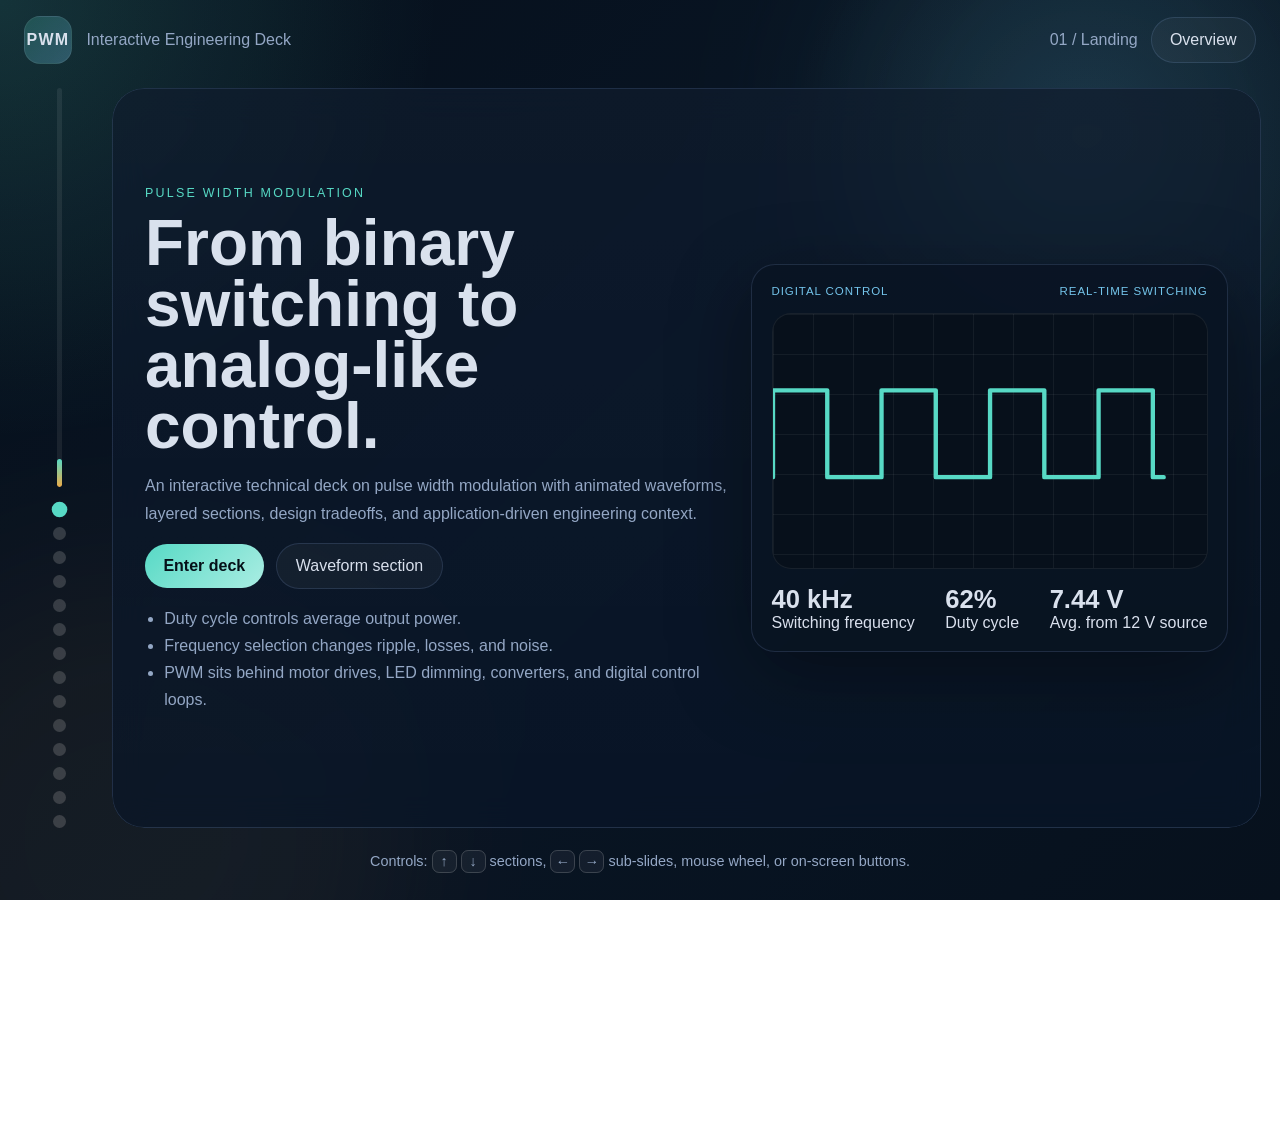
==== index.html @ dbd35ddc "1. Added the presentation. 2. Initial commit." ====
<!DOCTYPE html>
<html lang="en">
<head>
  <meta charset="UTF-8">
  <meta name="viewport" content="width=device-width, initial-scale=1.0">
  <title>PWM Interactive Presentation</title>
  <link rel="stylesheet" href="styles.css">
</head>
<body>
  <div class="ambient ambient-a"></div>
  <div class="ambient ambient-b"></div>

  <header class="topbar">
    <div class="brand">
      <span class="brand-mark">PWM</span>
      <span class="brand-copy">Interactive Engineering Deck</span>
    </div>
    <div class="status">
      <span id="sectionLabel">01 / Landing</span>
      <button id="overviewButton" class="ghost-button" type="button">Overview</button>
    </div>
  </header>

  <main class="deck-shell">
    <aside class="rail">
      <div class="rail-progress">
        <span id="progressFill"></span>
      </div>
      <nav id="dotNav" class="dot-nav" aria-label="Section navigation"></nav>
    </aside>

    <section id="deck" class="deck" aria-live="polite">
      <article class="slide active" data-title="Landing">
        <div class="slide-grid hero-layout">
          <div class="hero-copy reveal">
            <p class="eyebrow">Pulse Width Modulation</p>
            <h1>From binary switching to analog-like control.</h1>
            <p class="lede">
              An interactive technical deck on pulse width modulation with animated waveforms,
              layered sections, design tradeoffs, and application-driven engineering context.
            </p>
            <div class="hero-actions">
              <button class="primary-button" type="button" data-jump="1">Enter deck</button>
              <button class="ghost-button" type="button" data-jump="4">Waveform section</button>
            </div>
            <ul class="hero-points">
              <li>Duty cycle controls average output power.</li>
              <li>Frequency selection changes ripple, losses, and noise.</li>
              <li>PWM sits behind motor drives, LED dimming, converters, and digital control loops.</li>
            </ul>
          </div>

          <div class="hero-visual reveal">
            <div class="signal-card">
              <div class="signal-meta">
                <span>Digital control</span>
                <span>Real-time switching</span>
              </div>
              <div class="signal-scope">
                <div class="scope-grid"></div>
                <svg viewBox="0 0 600 220" class="scope-wave">
                  <path d="M0 160 L0 40 L75 40 L75 160 L150 160 L150 40 L225 40 L225 160 L300 160 L300 40 L375 40 L375 160 L450 160 L450 40 L525 40 L525 160 L600 160" />
                </svg>
              </div>
              <div class="hero-metrics">
                <div>
                  <strong>40 kHz</strong>
                  <span>Switching frequency</span>
                </div>
                <div>
                  <strong>62%</strong>
                  <span>Duty cycle</span>
                </div>
                <div>
                  <strong>7.44 V</strong>
                  <span>Avg. from 12 V source</span>
                </div>
              </div>
            </div>
          </div>
        </div>
      </article>

      <article class="slide" data-title="Core Idea">
        <div class="slide-grid">
          <div class="section-heading reveal">
            <p class="eyebrow">Section 1</p>
            <h2>PWM compresses analog intent into timed digital pulses.</h2>
            <p>
              Continuous analog control can be approximated by rapidly alternating between full ON and full OFF states.
              The load responds primarily to the average energy delivered over each switching period.
            </p>
          </div>

          <div class="panel-stack reveal">
            <div class="info-panel">
              <h3>Key equation</h3>
              <p><code>Vavg ≈ Duty Cycle × Vsupply</code> for resistive or filtered loads.</p>
            </div>
            <div class="info-panel">
              <h3>Why engineers use it</h3>
              <p>Switching devices operate efficiently near the ON and OFF extremes, so power loss is often lower than in linear control.</p>
            </div>
            <div class="info-panel">
              <h3>What changes system behavior</h3>
              <p>Load type, switching frequency, dead time, rise/fall time, filtering, and control-loop bandwidth.</p>
            </div>
          </div>

          <div class="formula-band reveal">
            <div class="formula-card">
              <span class="formula-label">Duty Cycle</span>
              <strong>D = Ton / T</strong>
              <p>Fraction of each period spent in the ON state.</p>
            </div>
            <div class="formula-card accent">
              <span class="formula-label">Period</span>
              <strong>f = 1 / T</strong>
              <p>Higher frequency can reduce ripple, but increases switching stress.</p>
            </div>
          </div>
        </div>
      </article>

      <article class="slide" data-title="Mathematics">
        <div class="slide-grid split-grid math-layout">
          <div class="section-heading reveal">
            <p class="eyebrow">Section 2</p>
            <h2>Mathematical model: average value comes from time weighting.</h2>
            <p>
              For a periodic signal that remains at <code>Vs</code> during <code>Ton</code> and at 0 V during
              <code>Toff</code>, the average output over one period follows directly from time-domain integration.
            </p>
          </div>

          <div class="derivation-card reveal">
            <div class="derivation-step">
              <span>01</span>
              <p><code>T = Ton + Toff</code></p>
            </div>
            <div class="derivation-step">
              <span>02</span>
              <p><code>Vavg = (1 / T) ∫0T v(t) dt</code></p>
            </div>
            <div class="derivation-step">
              <span>03</span>
              <p><code>Vavg = (1 / T) [(Vs)(Ton) + (0)(Toff)]</code></p>
            </div>
            <div class="derivation-step accent">
              <span>04</span>
              <p><code>Vavg = Vs × (Ton / T) = Vs × D</code></p>
            </div>
          </div>

          <div class="formula-band reveal">
            <div class="formula-card">
              <span class="formula-label">Example</span>
              <strong>12 V × 0.25 = 3 V</strong>
              <p>At 25% duty cycle, the average delivered voltage is 3 V for a filtered or averaging load.</p>
            </div>
            <div class="formula-card accent">
              <span class="formula-label">Engineering note</span>
              <strong>Average is not instant</strong>
              <p>The waveform remains discontinuous. Smooth system behavior appears only when the load averages or filters the switching signal.</p>
            </div>
          </div>
        </div>
      </article>

      <article class="slide" data-title="Proof Idea">
        <div class="slide-grid theorem-layout">
          <div class="theorem-card reveal">
            <p class="eyebrow">Section 3</p>
            <h2>Proposition</h2>
            <p class="theorem-statement">
              For an ideal PWM waveform applied to a linear low-pass or energy-averaging load, the low-frequency output component is proportional to duty cycle.
            </p>
          </div>

          <div class="proof-card reveal">
            <h3>Proof sketch</h3>
            <ol class="proof-list">
              <li>Represent the input over one switching period as a rectangular periodic waveform.</li>
              <li>The DC term of that waveform equals its average over one period.</li>
              <li>That average is <code>Vs × D</code>, from the time-domain integral.</li>
              <li>A low-pass filter or an inductive-mechanical load suppresses high-frequency switching harmonics.</li>
              <li>The dominant observed output therefore tracks the DC term, which is proportional to duty cycle.</li>
            </ol>
            <p class="proof-note">
              The result provides engineering rigor suitable for presentations in embedded systems, control theory, and power electronics.
            </p>
          </div>
        </div>
      </article>

      <article class="slide has-panels" data-title="Waveform Lab">
        <div class="section-heading reveal">
          <p class="eyebrow">Section 4</p>
          <h2>Waveform lab with horizontal sub-slides.</h2>
          <p>Horizontal sub-slides compare representative duty-cycle conditions and their resulting engineering implications.</p>
        </div>

        <div class="panel-viewer">
          <div class="panel-track" data-panel-track>
            <section class="panel active" data-panel-title="10% Duty">
              <div class="panel-content">
                <div>
                  <span class="chip">Panel A</span>
                  <h3>Low duty cycle: low average energy</h3>
                  <p>
                    A narrow ON interval delivers short bursts of energy separated by longer OFF intervals.
                    This condition is associated with low LED brightness or light motor torque demand.
                  </p>
                  <ul class="detail-list">
                    <li>Average output from 12 V source is about 1.2 V.</li>
                    <li>Ripple becomes more visible if frequency is too low.</li>
                    <li>Perceptible flicker is likely in visual systems at poor frequency choices.</li>
                  </ul>
                </div>
                <div class="wave-card">
                  <div class="wave-display wave-10"></div>
                </div>
              </div>
            </section>

            <section class="panel" data-panel-title="50% Duty">
              <div class="panel-content">
                <div>
                  <span class="chip">Panel B</span>
                  <h3>Balanced waveform: classic demonstration case</h3>
                  <p>
                    At 50%, the ON and OFF intervals are equal. This case is commonly used to illustrate timer behavior,
                    waveform symmetry, and midpoint average power delivery.
                  </p>
                  <ul class="detail-list">
                    <li>Average output is about 6 V from a 12 V source.</li>
                    <li>Symmetric timing simplifies explanation, not always system optimization.</li>
                    <li>Current ripple still depends on load inductance and filter design.</li>
                  </ul>
                </div>
                <div class="wave-card">
                  <div class="wave-display wave-50"></div>
                </div>
              </div>
            </section>

            <section class="panel" data-panel-title="90% Duty">
              <div class="panel-content">
                <div>
                  <span class="chip">Panel C</span>
                  <h3>High duty cycle: near-full delivery</h3>
                  <p>
                    The waveform remains ON for most of the switching period, with only short OFF intervals.
                    Loads with inertia or filtering may therefore respond as if driven by a nearly steady high level.
                  </p>
                  <ul class="detail-list">
                    <li>Average output is about 10.8 V from a 12 V source.</li>
                    <li>Thermal and switching limits still matter even if average output is high.</li>
                    <li>Control resolution near rail conditions becomes important.</li>
                  </ul>
                </div>
                <div class="wave-card">
                  <div class="wave-display wave-90"></div>
                </div>
              </div>
            </section>
          </div>

          <div class="panel-controls">
            <button id="panelPrev" class="ghost-button" type="button">Previous panel</button>
            <div id="panelDots" class="panel-dots" aria-label="Sub-slide navigation"></div>
            <button id="panelNext" class="ghost-button" type="button">Next panel</button>
          </div>
        </div>
      </article>

      <article class="slide" data-title="LED Dimming">
        <div class="slide-grid led-layout">
          <div class="section-heading reveal">
            <p class="eyebrow">Section 5</p>
            <h2>LED dimming: the whole page becomes the load.</h2>
            <p>
              The page brightness varies with duty cycle to illustrate LED dimming through PWM.
              Average delivered power changes continuously even though the switch still operates only in ON and OFF states.
            </p>
          </div>

          <div class="led-console reveal">
            <div class="led-scene" id="ledScene">
              <div class="led-bulb"></div>
              <div class="led-glow"></div>
              <div class="led-caption">
                <strong id="ledDutyReadout">55%</strong>
                <span>Duty cycle</span>
              </div>
            </div>

            <div class="led-controls">
              <label for="dutySlider">Duty cycle control</label>
              <input id="dutySlider" type="range" min="5" max="100" value="55" step="1">
              <div class="led-metrics">
                <div>
                  <strong id="avgVoltageReadout">6.60 V</strong>
                  <span>Average from 12 V</span>
                </div>
                <div>
                  <strong id="opticalReadout">Medium-high</strong>
                  <span>Perceived brightness</span>
                </div>
              </div>
              <p class="led-note">
                The same example supports introductory intuition, timer-level implementation discussion,
                and higher-level analysis of flicker, current limiting, thermal behavior, and perceptual nonlinearity.
              </p>
            </div>
          </div>
        </div>
      </article>

      <article class="slide" data-title="LED On-Off Logic">
        <div class="slide-grid led-logic-layout">
          <div class="section-heading reveal">
            <p class="eyebrow">Section 6</p>
            <h2>LED behavior remains binary even when brightness appears continuous.</h2>
            <p>
              Based on the referenced PWM explainer video, the LED should be understood as a device that is either fully ON or fully OFF at each instant.
              Intermediate brightness appears only because the ON time changes within each period.
            </p>
          </div>

          <div class="led-logic-board reveal">
            <div class="logic-card">
              <span class="chip">State A</span>
              <h3>0% duty cycle</h3>
              <div class="logic-led logic-off"></div>
              <div class="logic-wave wave-off"></div>
              <p>The LED receives no ON interval during the period, so it remains OFF for the entire cycle.</p>
            </div>

            <div class="logic-card">
              <span class="chip">State B</span>
              <h3>50% duty cycle</h3>
              <div class="logic-led logic-mid"></div>
              <div class="logic-wave wave-mid"></div>
              <p>The LED alternates between full ON and full OFF. The eye integrates the rapid switching and perceives a medium brightness level.</p>
            </div>

            <div class="logic-card">
              <span class="chip">State C</span>
              <h3>100% duty cycle</h3>
              <div class="logic-led logic-on"></div>
              <div class="logic-wave wave-on"></div>
              <p>The LED remains ON for the complete period, producing maximum average optical output.</p>
            </div>
          </div>

          <div class="logic-note reveal">
            <strong>Key observation</strong>
            <p>
              The video-linked explanation emphasizes outcomes of different duty cycles rather than intermediate analog voltage levels at the LED itself.
              The waveform changes in width, while the LED switching state stays binary.
            </p>
          </div>
        </div>
      </article>

      <article class="slide" data-title="Applications">
        <div class="section-heading reveal">
          <p class="eyebrow">Section 7</p>
          <h2>Where PWM becomes system-critical.</h2>
        </div>

        <div class="application-grid">
          <div class="app-card reveal">
            <div class="app-visual motor-visual">
              <div class="motor-body"></div>
              <div class="motor-rotor"></div>
              <div class="motor-shaft"></div>
            </div>
            <span class="app-index">01</span>
            <h3>Motor control</h3>
            <p>Duty cycle regulates average armature voltage, enabling speed and torque control in DC drives, BLDC stages, and H-bridge systems.</p>
          </div>
          <div class="app-card reveal">
            <div class="app-visual smps-visual">
              <div class="smps-node source"></div>
              <div class="smps-switch"></div>
              <div class="smps-inductor"></div>
              <div class="smps-capacitor"></div>
              <div class="smps-load"></div>
              <div class="energy-pulse"></div>
            </div>
            <span class="app-index">02</span>
            <h3>Switch-mode power supplies</h3>
            <p>PWM governs energy transfer in buck, boost, and inverter topologies, directly affecting efficiency, ripple, and electromagnetic behavior.</p>
          </div>
          <div class="app-card reveal">
            <div class="app-visual led-app-visual">
              <div class="mini-led led-a"></div>
              <div class="mini-led led-b"></div>
              <div class="mini-led led-c"></div>
            </div>
            <span class="app-index">03</span>
            <h3>LED dimming</h3>
            <p>Average optical output changes with duty cycle while instantaneous drive remains digital, preserving efficient switching behavior.</p>
          </div>
          <div class="app-card reveal">
            <div class="app-visual audio-visual">
              <div class="speaker-box"></div>
              <div class="speaker-cone"></div>
              <div class="sound-ring ring-a"></div>
              <div class="sound-ring ring-b"></div>
              <div class="sound-ring ring-c"></div>
            </div>
            <span class="app-index">04</span>
            <h3>Audio and actuation interfaces</h3>
            <p>PWM is used in class-D amplification, buzzers, and compact actuation interfaces where switching signals are filtered or mechanically averaged.</p>
          </div>
        </div>
      </article>

      <article class="slide" data-title="Generation & Use">
        <div class="slide-grid generation-layout">
          <div class="section-heading reveal">
            <p class="eyebrow">Section 8</p>
            <h2>PWM generation and utilization in one visual chain.</h2>
            <p>
              PWM begins as a timing comparison problem inside a controller and becomes useful only after
              the switching waveform interacts with a power stage, a filter, and a physical load.
            </p>
          </div>

          <div class="generation-board reveal">
            <div class="generation-flow">
              <div class="gen-node">
                <span class="chip">Reference</span>
                <strong>Speed / brightness / voltage target</strong>
              </div>
              <div class="gen-arrow"></div>
              <div class="gen-node">
                <span class="chip">Timer + Counter</span>
                <strong>Periodic ramp or counter base</strong>
              </div>
              <div class="gen-arrow"></div>
              <div class="gen-node">
                <span class="chip">Compare Logic</span>
                <strong>High while counter &lt; compare</strong>
              </div>
              <div class="gen-arrow"></div>
              <div class="gen-node">
                <span class="chip">Power Stage</span>
                <strong>MOSFET / driver / bridge</strong>
              </div>
              <div class="gen-arrow"></div>
              <div class="gen-node">
                <span class="chip">Load Response</span>
                <strong>Motor, LED, converter, audio load</strong>
              </div>
            </div>

            <div class="generation-visuals">
              <div class="gen-card">
                <h3>Actual generation</h3>
                <div class="counter-demo">
                  <div class="counter-track">
                    <div class="counter-scan"></div>
                    <div class="compare-level"></div>
                  </div>
                </div>
                <p>The PWM output stays high until the timer count crosses the compare threshold, after which it turns low for the remainder of the period.</p>
              </div>

              <div class="gen-card">
                <h3>Actual utilization</h3>
                <div class="utilization-demo">
                  <div class="util-wave"></div>
                  <div class="util-filter"></div>
                  <div class="util-output"></div>
                </div>
                <p>The switching waveform is then converted into usable electrical, optical, mechanical, or acoustic behavior by filtering, inertia, or energy storage.</p>
              </div>
            </div>
          </div>
        </div>
      </article>

      <article class="slide" data-title="MCU PWM Hardware">
        <div class="slide-grid mcu-layout">
          <div class="section-heading reveal">
            <p class="eyebrow">Section 9</p>
            <h2>Hardware PWM generation inside an MCU.</h2>
            <p>
              In a microcontroller, PWM is typically generated by a timer peripheral whose counter is compared
              against programmed register values. The output pin changes state automatically when compare events occur.
            </p>
          </div>

          <div class="mcu-stage reveal">
            <div class="mcu-visual">
              <div class="mcu-chip">
                <div class="mcu-layer timer-block">
                  <span class="chip">Timer Core</span>
                  <strong>Prescaler -> Counter -> Auto Reload</strong>
                </div>
                <div class="mcu-layer compare-block">
                  <span class="chip">Compare Unit</span>
                  <strong>Counter compared with CCRx</strong>
                </div>
                <div class="mcu-layer output-block">
                  <span class="chip">Output Logic</span>
                  <strong>PWM mode -> output pin driver</strong>
                </div>
                <div class="mcu-beam beam-a"></div>
                <div class="mcu-beam beam-b"></div>
              </div>

              <div class="register-rack">
                <div class="register-card">
                  <span class="chip">PSC</span>
                  <strong>Prescaler register</strong>
                  <p>Divides the base clock before the timer counts.</p>
                </div>
                <div class="register-card">
                  <span class="chip">ARR / TOP</span>
                  <strong>Period register</strong>
                  <p>Defines the PWM period or wrap value.</p>
                </div>
                <div class="register-card">
                  <span class="chip">CCR1</span>
                  <strong>Compare register</strong>
                  <p>Defines the duty threshold within the period.</p>
                </div>
                <div class="register-card">
                  <span class="chip">CCER / COM bits</span>
                  <strong>Channel enable + mode</strong>
                  <p>Enables the pin output and selects PWM polarity/mode.</p>
                </div>
              </div>
            </div>

            <div class="register-explain">
              <div class="register-flow">
                <div class="register-step">
                  <strong>1. Clock division</strong>
                  <p><code>timer_clk = fclk / (PSC + 1)</code></p>
                </div>
                <div class="register-step">
                  <strong>2. Period setup</strong>
                  <p><code>fpwm = timer_clk / (ARR + 1)</code></p>
                </div>
                <div class="register-step">
                  <strong>3. Duty setup</strong>
                  <p><code>duty = CCRx / (ARR + 1)</code></p>
                </div>
                <div class="register-step accent">
                  <strong>4. Hardware action</strong>
                  <p>The channel output stays active while <code>CNT &lt; CCRx</code>, then toggles automatically.</p>
                </div>
              </div>

              <div class="register-code">
                <h3>Register-level implementation pattern</h3>
                <pre><code>TIMx_PSC  = 79;
TIMx_ARR  = 999;
TIMx_CCR1 = 250;

TIMx_CCMR1 |= PWM_MODE_1;
TIMx_CCER  |= CH1_ENABLE;
TIMx_CR1   |= TIMER_ENABLE;</code></pre>
                <p>
                  This sequence configures the timer clock division, period, compare threshold, PWM mode,
                  channel enable, and final timer start. Once enabled, the waveform is generated without CPU toggling.
                </p>
              </div>
            </div>
          </div>
        </div>
      </article>

      <article class="slide" data-title="Embedded Systems">
        <div class="slide-grid embed-layout">
          <div class="section-heading reveal">
            <p class="eyebrow">Section 10</p>
            <h2>PWM in embedded systems: both hardware and software matter.</h2>
            <p>
              A complete embedded-systems view includes both the microcontroller peripherals that generate PWM in hardware
              and the firmware layers that compute, schedule, and supervise duty-cycle updates.
            </p>
          </div>

          <div class="embed-columns reveal">
            <div class="embed-card">
              <span class="chip">Hardware use</span>
              <h3>Timer and peripheral side</h3>
              <ul class="detail-list">
                <li>MCU timers generate PWM without continuous CPU intervention.</li>
                <li>Output compare units define duty cycle with deterministic timing.</li>
                <li>Complementary PWM and dead time are used in motor drives and power stages.</li>
                <li>DMA or event systems can feed waveform updates at high rate.</li>
                <li>Pins route PWM into LEDs, fans, H-bridges, buck converters, and servo outputs.</li>
              </ul>
            </div>
            <div class="embed-card">
              <span class="chip">Software use</span>
              <h3>Firmware and control side</h3>
              <ul class="detail-list">
                <li>Control loops compute new duty values from sensor feedback.</li>
                <li>RTOS tasks or ISRs decide when updates are safe and synchronized.</li>
                <li>Calibration tables linearize nonlinear loads such as LEDs and motors.</li>
                <li>Fault software clamps PWM during overcurrent, overtemperature, or undervoltage events.</li>
                <li>Communication stacks expose PWM setpoints for UI, diagnostics, and remote control.</li>
              </ul>
            </div>
          </div>
        </div>
      </article>

      <article class="slide" data-title="Tradeoffs">
        <div class="slide-grid split-grid">
          <div class="section-heading reveal">
            <p class="eyebrow">Section 11</p>
            <h2>Choosing PWM settings is mostly a tradeoff problem.</h2>
            <p>
              Practical PWM design is governed by competing constraints rather than by definitions alone.
            </p>
          </div>

          <div class="tradeoff-board reveal">
            <div class="tradeoff-card">
              <h3>Raise frequency</h3>
              <p>Smaller filters, smoother output, reduced low-frequency artifacts.</p>
              <span>Cost: more switching loss and potential EMI stress.</span>
            </div>
            <div class="tradeoff-card">
              <h3>Increase resolution</h3>
              <p>Finer duty-cycle control, improved low-speed or low-brightness behavior.</p>
              <span>Cost: timer limits and control-update complexity.</span>
            </div>
            <div class="tradeoff-card">
              <h3>Add filtering</h3>
              <p>Cleaner analog-like output, less ripple delivered to the load.</p>
              <span>Cost: slower response, larger components, more design tuning.</span>
            </div>
            <div class="tradeoff-card">
              <h3>Protect the switch</h3>
              <p>Dead time, gate shaping, and layout discipline reduce shoot-through and ringing.</p>
              <span>Cost: added implementation detail and timing calibration.</span>
            </div>
          </div>
        </div>
      </article>

      <article class="slide" data-title="Design Checklist">
        <div class="slide-grid checklist-layout">
          <div class="section-heading reveal">
            <p class="eyebrow">Section 12</p>
            <h2>PWM design checklist for a real system review.</h2>
          </div>

          <div class="checklist reveal">
            <div class="check-item"><span></span><p>Define the load model: resistive, inductive, capacitive, or mixed.</p></div>
            <div class="check-item"><span></span><p>Select frequency based on ripple, acoustics, EMC, and switch capability.</p></div>
            <div class="check-item"><span></span><p>Validate thermal behavior at worst-case duty cycle and ambient condition.</p></div>
            <div class="check-item"><span></span><p>Quantify timer resolution and control-loop update limits.</p></div>
            <div class="check-item"><span></span><p>Review layout, current return paths, and gate-drive integrity.</p></div>
            <div class="check-item"><span></span><p>Measure waveform quality on hardware, not only in simulation.</p></div>
          </div>
        </div>
      </article>

      <article class="slide" data-title="Closing">
        <div class="closing-card reveal">
          <p class="eyebrow">Final Frame</p>
          <h2>PWM is simple in principle and demanding in implementation.</h2>
          <p>
            That tension is exactly why it remains one of the most useful control techniques in embedded and power electronics.
            The subject combines a simple switching concept with nontrivial design decisions in implementation, control, and system integration.
          </p>
          <div class="closing-stats">
            <div>
              <strong>14</strong>
              <span>Vertical sections</span>
            </div>
            <div>
              <strong>3</strong>
              <span>Horizontal sub-slides</span>
            </div>
            <div>
              <strong>100%</strong>
              <span>Browser-based delivery</span>
            </div>
          </div>
          <button class="primary-button" type="button" data-jump="0">Return to opening</button>
        </div>
      </article>
    </section>
  </main>

  <div id="overview" class="overview hidden" aria-hidden="true">
    <div class="overview-card">
      <div class="overview-head">
        <h2>Deck Overview</h2>
        <button id="closeOverview" class="ghost-button" type="button">Close</button>
      </div>
      <div id="overviewGrid" class="overview-grid"></div>
    </div>
  </div>

  <footer class="hint-bar">
    <p>Controls: <kbd>↑</kbd> <kbd>↓</kbd> sections, <kbd>←</kbd> <kbd>→</kbd> sub-slides, mouse wheel, or on-screen buttons.</p>
  </footer>

  <div id="pulseTransition" class="pulse-transition" aria-hidden="true">
    <div class="pulse-core"></div>
    <div class="pulse-wave pulse-wave-a"></div>
    <div class="pulse-wave pulse-wave-b"></div>
  </div>

  <script src="script.js"></script>
</body>
</html>
---- styles.css ----
:root {
  --bg: #08111f;
  --bg-soft: rgba(11, 24, 43, 0.72);
  --panel: rgba(10, 21, 37, 0.82);
  --panel-strong: rgba(12, 24, 43, 0.94);
  --line: rgba(157, 193, 255, 0.16);
  --text: #eaf2ff;
  --muted: #9fb4d4;
  --accent: #5eead4;
  --accent-2: #ffb84d;
  --accent-3: #7dd3fc;
  --shadow: 0 24px 80px rgba(0, 0, 0, 0.38);
  --page-power: 0.55;
}

* {
  box-sizing: border-box;
}

html,
body {
  margin: 0;
  min-height: 100%;
  overflow: hidden;
  background:
    radial-gradient(circle at top left, rgba(94, 234, 212, 0.18), transparent 28%),
    radial-gradient(circle at 85% 15%, rgba(125, 211, 252, 0.15), transparent 22%),
    linear-gradient(135deg, #06101c 0%, #0a1627 50%, #07121f 100%);
  color: var(--text);
  font-family: "Aptos", "Segoe UI Variable Display", "Trebuchet MS", sans-serif;
}

body {
  position: relative;
  transition: filter 350ms ease;
  filter: brightness(calc(0.72 + var(--page-power) * 0.38));
}

button,
input,
textarea,
select {
  font: inherit;
}

.ambient {
  position: fixed;
  width: 36rem;
  height: 36rem;
  border-radius: 999px;
  filter: blur(90px);
  opacity: 0.34;
  pointer-events: none;
}

.ambient-a {
  top: -10rem;
  right: -6rem;
  background: rgba(94, 234, 212, 0.16);
  animation: driftA 16s ease-in-out infinite;
}

.ambient-b {
  bottom: -14rem;
  left: -10rem;
  background: rgba(255, 184, 77, 0.16);
  animation: driftB 18s ease-in-out infinite;
}

.topbar,
.hint-bar {
  position: fixed;
  left: 0;
  right: 0;
  z-index: 30;
  display: flex;
  align-items: center;
  justify-content: space-between;
  padding: 1rem 1.5rem;
}

.topbar {
  top: 0;
}

.hint-bar {
  bottom: 0;
  justify-content: center;
  color: var(--muted);
  font-size: 0.9rem;
}

.brand,
.status {
  display: flex;
  align-items: center;
  gap: 0.9rem;
}

.brand-mark {
  display: inline-flex;
  align-items: center;
  justify-content: center;
  width: 3rem;
  height: 3rem;
  border-radius: 1rem;
  background: linear-gradient(135deg, rgba(94, 234, 212, 0.2), rgba(125, 211, 252, 0.3));
  border: 1px solid rgba(255, 255, 255, 0.08);
  font-family: "Bahnschrift", "Aptos Display", "Segoe UI Variable Display", sans-serif;
  font-weight: 800;
  letter-spacing: 0.08em;
}

.brand-copy,
.status span {
  color: var(--muted);
}

.deck-shell {
  display: grid;
  grid-template-columns: 5rem 1fr;
  align-items: stretch;
  height: 100vh;
  padding: 5.5rem 1.2rem 4.5rem;
  gap: 0.8rem;
}

.rail {
  display: flex;
  flex-direction: column;
  align-items: center;
  gap: 1rem;
}

.rail-progress {
  position: relative;
  width: 0.3rem;
  flex: 1;
  border-radius: 999px;
  background: rgba(255, 255, 255, 0.08);
  overflow: hidden;
}

.rail-progress span {
  position: absolute;
  left: 0;
  right: 0;
  bottom: 0;
  height: 10%;
  border-radius: inherit;
  background: linear-gradient(180deg, var(--accent), var(--accent-2));
  transition: height 350ms ease;
}

.dot-nav {
  display: flex;
  flex-direction: column;
  gap: 0.7rem;
}

.dot-nav button,
.panel-dots button {
  border: 0;
  border-radius: 999px;
  cursor: pointer;
}

.dot-nav button {
  width: 0.8rem;
  height: 0.8rem;
  background: rgba(255, 255, 255, 0.18);
  transition: transform 220ms ease, background 220ms ease;
}

.dot-nav button.active,
.panel-dots button.active {
  background: var(--accent);
  transform: scale(1.2);
}

.deck {
  position: relative;
  height: 100%;
  overflow: hidden;
  border-radius: 2rem;
}

.slide {
  position: absolute;
  inset: 0;
  padding: 2rem;
  border: 1px solid var(--line);
  border-radius: 2rem;
  background:
    linear-gradient(180deg, rgba(255, 255, 255, 0.02), rgba(255, 255, 255, 0)),
    var(--bg-soft);
  box-shadow: var(--shadow);
  opacity: 0;
  transform: translateY(6%);
  transition: opacity 450ms ease, transform 450ms ease;
  pointer-events: none;
  overflow: auto;
  backdrop-filter: blur(16px);
}

.slide.active {
  opacity: 1;
  transform: translateY(0);
  pointer-events: auto;
}

.slide-grid {
  display: grid;
  gap: 1.5rem;
  min-height: 100%;
}

.hero-layout {
  grid-template-columns: 1.1fr 0.9fr;
  align-items: center;
}

.hero-copy h1,
.section-heading h2,
.closing-card h2 {
  font-family: "Bahnschrift", "Aptos Display", "Segoe UI Variable Display", sans-serif;
  font-size: clamp(2.4rem, 5vw, 4.8rem);
  line-height: 0.95;
  margin: 0;
  max-width: 12ch;
}

.section-heading h2,
.closing-card h2 {
  font-size: clamp(2rem, 4vw, 3.5rem);
  max-width: 16ch;
}

.eyebrow {
  margin: 0 0 0.8rem;
  text-transform: uppercase;
  letter-spacing: 0.18em;
  font-size: 0.78rem;
  color: var(--accent);
}

.lede,
.section-heading p,
.hero-points,
.info-panel p,
.formula-card p,
.panel-content p,
.app-card p,
.tradeoff-card p,
.tradeoff-card span,
.check-item p,
.closing-card p {
  color: var(--muted);
  line-height: 1.7;
}

.hero-actions,
.panel-controls,
.status {
  display: flex;
  align-items: center;
  gap: 0.8rem;
  flex-wrap: wrap;
}

.primary-button,
.ghost-button {
  border-radius: 999px;
  padding: 0.82rem 1.15rem;
  cursor: pointer;
  transition: transform 180ms ease, background 180ms ease, border-color 180ms ease;
}

.primary-button {
  border: 0;
  color: #05111a;
  font-weight: 700;
  background: linear-gradient(135deg, var(--accent), #b7fff4);
}

.ghost-button {
  border: 1px solid var(--line);
  color: var(--text);
  background: rgba(255, 255, 255, 0.04);
}

.primary-button:hover,
.ghost-button:hover {
  transform: translateY(-1px);
}

.hero-points,
.detail-list {
  padding-left: 1.2rem;
}

.signal-card,
.info-panel,
.formula-card,
.panel,
.app-card,
.tradeoff-card,
.closing-card,
.overview-card,
.wave-card,
.derivation-card,
.theorem-card,
.proof-card,
.led-console,
.embed-card {
  border: 1px solid var(--line);
  background: var(--panel);
  border-radius: 1.5rem;
  box-shadow: var(--shadow);
}

.signal-card {
  padding: 1.2rem;
  display: grid;
  gap: 1rem;
}

.signal-meta,
.hero-metrics,
.closing-stats {
  display: flex;
  justify-content: space-between;
  gap: 1rem;
  flex-wrap: wrap;
}

.signal-meta,
.formula-label,
.chip {
  color: var(--accent-3);
  letter-spacing: 0.08em;
  text-transform: uppercase;
  font-size: 0.72rem;
}

.signal-scope,
.wave-card {
  position: relative;
  overflow: hidden;
  min-height: 16rem;
}

.signal-scope {
  border-radius: 1.2rem;
  border: 1px solid rgba(255, 255, 255, 0.08);
  background: #07111d;
}

.scope-grid,
.wave-display::before {
  position: absolute;
  inset: 0;
  content: "";
  background-image:
    linear-gradient(rgba(255, 255, 255, 0.06) 1px, transparent 1px),
    linear-gradient(90deg, rgba(255, 255, 255, 0.06) 1px, transparent 1px);
  background-size: 2.5rem 2.5rem;
}

.scope-wave {
  position: relative;
  width: 100%;
  height: 100%;
}

.scope-wave path {
  fill: none;
  stroke: var(--accent);
  stroke-width: 6;
  stroke-linejoin: round;
  stroke-linecap: round;
  stroke-dasharray: 1500;
  stroke-dashoffset: 1500;
  animation: drawWave 3.6s ease forwards infinite;
}

.hero-metrics strong,
.formula-card strong,
.closing-stats strong {
  display: block;
  font-size: 1.6rem;
  font-family: "Bahnschrift", "Aptos Display", "Segoe UI Variable Display", sans-serif;
}

.panel-stack,
.formula-band,
.application-grid,
.tradeoff-board {
  display: grid;
  gap: 1rem;
}

.panel-stack {
  grid-template-columns: repeat(3, minmax(0, 1fr));
}

.info-panel,
.formula-card,
.tradeoff-card,
.app-card {
  padding: 1.2rem;
}

.formula-band {
  grid-template-columns: repeat(2, minmax(0, 1fr));
  align-self: end;
}

.math-layout {
  grid-template-columns: 0.95fr 1.05fr;
  align-items: start;
}

.derivation-card,
.proof-card,
.theorem-card,
.embed-card {
  padding: 1.3rem;
}

.derivation-card {
  display: grid;
  gap: 0.8rem;
}

.derivation-step {
  display: grid;
  grid-template-columns: 3rem 1fr;
  gap: 1rem;
  align-items: center;
  padding: 0.95rem 1rem;
  border-radius: 1rem;
  background: rgba(255, 255, 255, 0.03);
}

.derivation-step span {
  display: inline-flex;
  width: 2.4rem;
  height: 2.4rem;
  align-items: center;
  justify-content: center;
  border-radius: 999px;
  color: #05111a;
  font-weight: 700;
  background: linear-gradient(135deg, var(--accent), #b7fff4);
}

.derivation-step.accent {
  background: linear-gradient(135deg, rgba(94, 234, 212, 0.12), rgba(125, 211, 252, 0.08));
}

.theorem-layout {
  grid-template-columns: 0.9fr 1.1fr;
  align-items: start;
}

.theorem-card {
  background: linear-gradient(135deg, rgba(94, 234, 212, 0.12), rgba(255, 184, 77, 0.08)), var(--panel);
}

.theorem-statement,
.proof-note {
  color: var(--muted);
  line-height: 1.7;
}

.proof-list {
  margin: 0;
  padding-left: 1.3rem;
  color: var(--muted);
  line-height: 1.75;
}

.formula-card.accent {
  background: linear-gradient(135deg, rgba(94, 234, 212, 0.12), rgba(255, 184, 77, 0.12));
}

.panel-viewer {
  display: grid;
  gap: 1rem;
  min-height: calc(100% - 9rem);
}

.panel-track {
  display: flex;
  height: 100%;
  transition: transform 420ms cubic-bezier(0.22, 1, 0.36, 1);
}

.panel {
  min-width: 100%;
  padding: 1.3rem;
}

.panel-content {
  display: grid;
  grid-template-columns: 1fr 0.95fr;
  align-items: stretch;
  gap: 1.2rem;
}

.wave-card {
  min-height: 20rem;
  padding: 1rem;
  background: linear-gradient(180deg, rgba(125, 211, 252, 0.08), rgba(255, 184, 77, 0.08)), #07111d;
}

.wave-display {
  position: relative;
  height: 100%;
  border-radius: 1rem;
  overflow: hidden;
  background: rgba(0, 0, 0, 0.18);
}

.wave-display::after {
  content: "";
  position: absolute;
  inset: 20% 0 20% 0;
  background-repeat: repeat-x;
  background-size: 16rem 100%;
  animation: waveformTravel 5s linear infinite;
}

.wave-10::after {
  background-image: linear-gradient(90deg, var(--accent) 0 10%, transparent 10% 100%);
  box-shadow: inset 0 -6rem 0 rgba(94, 234, 212, 0.08);
}

.wave-50::after {
  background-image: linear-gradient(90deg, var(--accent) 0 50%, transparent 50% 100%);
}

.wave-90::after {
  background-image: linear-gradient(90deg, var(--accent) 0 90%, transparent 90% 100%);
}

.panel-dots {
  display: flex;
  align-items: center;
  gap: 0.6rem;
}

.panel-dots button {
  width: 0.7rem;
  height: 0.7rem;
  background: rgba(255, 255, 255, 0.18);
}

.led-layout,
.led-logic-layout,
.embed-layout {
  align-content: start;
}

.led-console {
  display: grid;
  grid-template-columns: 1fr 1fr;
  gap: 1.2rem;
  padding: 1.3rem;
  background:
    radial-gradient(circle at center, rgba(255, 184, 77, 0.08), transparent 35%),
    var(--panel);
}

.led-scene {
  position: relative;
  min-height: 24rem;
  overflow: hidden;
  border-radius: 1.4rem;
  border: 1px solid rgba(255, 255, 255, 0.08);
  background:
    radial-gradient(circle at 50% 35%, rgba(255, 245, 176, 0.22), transparent 16%),
    linear-gradient(180deg, rgba(125, 211, 252, 0.1), rgba(5, 10, 18, 0.9));
}

.led-bulb {
  position: absolute;
  top: 20%;
  left: 50%;
  width: 8rem;
  height: 8rem;
  margin-left: -4rem;
  border-radius: 50%;
  background: radial-gradient(circle at 50% 40%, #fffce0 0%, #ffd977 45%, #ffb84d 100%);
  box-shadow:
    0 0 calc(1rem + var(--page-power) * 2rem) rgba(255, 217, 119, 0.7),
    0 0 calc(2rem + var(--page-power) * 5rem) rgba(255, 184, 77, 0.48);
  transform: scale(calc(0.88 + var(--page-power) * 0.16));
  opacity: calc(0.35 + var(--page-power) * 0.65);
  transition: transform 250ms ease, box-shadow 250ms ease;
}

.led-bulb::after {
  content: "";
  position: absolute;
  left: 50%;
  bottom: -3.5rem;
  width: 2rem;
  height: 4rem;
  margin-left: -1rem;
  border-radius: 0 0 1rem 1rem;
  background: linear-gradient(180deg, #d5dbe7, #8f9aad);
}

.led-glow {
  position: absolute;
  inset: 8% 12%;
  border-radius: 50%;
  background: radial-gradient(circle, rgba(255, 226, 140, 0.42), transparent 55%);
  transform: scale(calc(0.8 + var(--page-power) * 0.25));
  opacity: calc(0.12 + var(--page-power) * 0.7);
  transition: transform 250ms ease;
}

.led-caption {
  position: absolute;
  left: 1.2rem;
  right: 1.2rem;
  bottom: 1.2rem;
  display: flex;
  align-items: end;
  justify-content: space-between;
  padding: 1rem 1.1rem;
  border-radius: 1rem;
  background: rgba(4, 10, 18, 0.52);
}

.led-caption strong {
  font-size: 2.8rem;
  font-family: "Bahnschrift", "Aptos Display", "Segoe UI Variable Display", sans-serif;
}

.led-controls {
  display: grid;
  gap: 1rem;
  align-content: center;
}

.led-controls label,
.led-note {
  color: var(--muted);
}

.led-controls input[type="range"] {
  width: 100%;
  accent-color: var(--accent-2);
}

.led-metrics {
  display: grid;
  grid-template-columns: repeat(2, minmax(0, 1fr));
  gap: 1rem;
}

.led-metrics strong {
  display: block;
  font-size: 1.5rem;
  font-family: "Bahnschrift", "Aptos Display", "Segoe UI Variable Display", sans-serif;
}

.led-logic-board {
  display: grid;
  grid-template-columns: repeat(3, minmax(0, 1fr));
  gap: 1rem;
}

.logic-card,
.logic-note {
  padding: 1.2rem;
  border-radius: 1.3rem;
  border: 1px solid var(--line);
  background: rgba(255, 255, 255, 0.04);
}

.logic-card h3,
.logic-note strong {
  font-family: "Bahnschrift", "Aptos Display", "Segoe UI Variable Display", sans-serif;
}

.logic-led {
  width: 5rem;
  height: 5rem;
  margin: 1rem auto 1.2rem;
  border-radius: 50%;
  background: radial-gradient(circle, #fffce0, #ffd977 50%, #ffb84d 100%);
}

.logic-off {
  opacity: 0.12;
  box-shadow: 0 0 0 rgba(255, 217, 119, 0);
}

.logic-mid {
  opacity: 0.68;
  box-shadow: 0 0 1.6rem rgba(255, 217, 119, 0.42);
  animation: ledPulse 2.4s ease-in-out infinite;
}

.logic-on {
  opacity: 1;
  box-shadow: 0 0 2.6rem rgba(255, 217, 119, 0.72);
}

.logic-wave {
  position: relative;
  min-height: 5.5rem;
  margin-bottom: 1rem;
  border-radius: 1rem;
  overflow: hidden;
  background:
    linear-gradient(rgba(255, 255, 255, 0.06) 1px, transparent 1px),
    linear-gradient(90deg, rgba(255, 255, 255, 0.06) 1px, transparent 1px),
    #08111f;
  background-size: 1.8rem 1.8rem;
}

.logic-wave::after {
  content: "";
  position: absolute;
  inset: 22% 0 22% 0;
  background-repeat: repeat-x;
  background-size: 14rem 100%;
  animation: waveformTravel 5s linear infinite;
}

.wave-off::after {
  background-image: linear-gradient(90deg, transparent 0 100%);
  box-shadow: inset 0 -0.4rem 0 rgba(125, 211, 252, 0.55);
}

.wave-mid::after {
  background-image: linear-gradient(90deg, var(--accent) 0 50%, transparent 50% 100%);
}

.wave-on::after {
  background-image: linear-gradient(90deg, var(--accent) 0 100%, transparent 100% 100%);
}

.logic-note p {
  color: var(--muted);
  line-height: 1.7;
}

.application-grid {
  grid-template-columns: repeat(2, minmax(0, 1fr));
}

.app-card {
  min-height: 13rem;
}

.app-visual,
.generation-board,
.gen-card {
  border-radius: 1.2rem;
  border: 1px solid rgba(255, 255, 255, 0.08);
  background: rgba(4, 10, 18, 0.55);
}

.app-visual {
  position: relative;
  min-height: 10rem;
  margin-bottom: 1rem;
  overflow: hidden;
}

.motor-body {
  position: absolute;
  top: 50%;
  left: 16%;
  width: 6rem;
  height: 4rem;
  transform: translateY(-50%);
  border-radius: 1rem;
  background: linear-gradient(180deg, #95a8c6, #586a86);
}

.motor-rotor {
  position: absolute;
  top: 50%;
  left: 33%;
  width: 3.8rem;
  height: 3.8rem;
  transform: translate(-50%, -50%);
  border-radius: 50%;
  border: 0.45rem solid #ffb84d;
  box-shadow: 0 0 2rem rgba(255, 184, 77, 0.18);
  animation: spinRotor 3s linear infinite;
}

.motor-shaft {
  position: absolute;
  top: 50%;
  left: 33%;
  width: 8rem;
  height: 0.55rem;
  transform: translateY(-50%);
  border-radius: 999px;
  background: linear-gradient(90deg, #cad5e4, #72839f);
}

.smps-visual {
  display: grid;
  grid-template-columns: repeat(5, 1fr);
  align-items: center;
  padding: 1rem;
  gap: 0.8rem;
}

.smps-node,
.smps-switch,
.smps-inductor,
.smps-capacitor,
.smps-load {
  position: relative;
  height: 4rem;
  border-radius: 1rem;
}

.smps-node.source,
.smps-switch,
.smps-load {
  background: linear-gradient(180deg, rgba(125, 211, 252, 0.28), rgba(125, 211, 252, 0.08));
}

.smps-inductor {
  background:
    radial-gradient(circle at 18% 50%, rgba(255, 184, 77, 0.95) 0 18%, transparent 19%),
    radial-gradient(circle at 38% 50%, rgba(255, 184, 77, 0.95) 0 18%, transparent 19%),
    radial-gradient(circle at 58% 50%, rgba(255, 184, 77, 0.95) 0 18%, transparent 19%),
    radial-gradient(circle at 78% 50%, rgba(255, 184, 77, 0.95) 0 18%, transparent 19%);
  background-color: rgba(255, 184, 77, 0.08);
}

.smps-capacitor {
  background:
    linear-gradient(90deg, transparent 34%, #dbe7f7 34% 42%, transparent 42% 58%, #dbe7f7 58% 66%, transparent 66%),
    rgba(255, 255, 255, 0.04);
}

.energy-pulse {
  position: absolute;
  top: 50%;
  left: 8%;
  width: 1.2rem;
  height: 1.2rem;
  margin-top: -0.6rem;
  border-radius: 50%;
  background: radial-gradient(circle, #fff, var(--accent) 60%, transparent 70%);
  animation: energyTravel 3s linear infinite;
}

.led-app-visual {
  display: flex;
  align-items: center;
  justify-content: center;
  gap: 1.4rem;
}

.mini-led {
  width: 3.6rem;
  height: 3.6rem;
  border-radius: 50%;
  background: radial-gradient(circle, #fffce0, #ffd977 50%, #ffb84d 100%);
  box-shadow: 0 0 1rem rgba(255, 217, 119, 0.4);
}

.led-a,
.led-b,
.led-c {
  animation: ledPulse 2.8s ease-in-out infinite;
}

.led-a {
  opacity: 0.35;
}

.led-b {
  opacity: 0.65;
  animation-delay: 0.3s;
}

.led-c {
  opacity: 1;
  animation-delay: 0.6s;
}

.audio-visual {
  position: relative;
}

.speaker-box {
  position: absolute;
  top: 50%;
  left: 18%;
  width: 5rem;
  height: 6.5rem;
  transform: translateY(-50%);
  border-radius: 1rem;
  background: linear-gradient(180deg, #7b8798, #354356);
}

.speaker-cone {
  position: absolute;
  top: 50%;
  left: 29%;
  width: 2.6rem;
  height: 2.6rem;
  transform: translate(-50%, -50%);
  border-radius: 50%;
  background: radial-gradient(circle, #dfe7f3, #8090a8 70%, #334254 100%);
  animation: coneBeat 1.4s ease-in-out infinite;
}

.sound-ring {
  position: absolute;
  top: 50%;
  left: 40%;
  width: 2rem;
  height: 2rem;
  border-radius: 50%;
  border: 2px solid rgba(94, 234, 212, 0.5);
  transform: translateY(-50%);
  animation: soundExpand 2.2s ease-out infinite;
}

.ring-b {
  animation-delay: 0.35s;
}

.ring-c {
  animation-delay: 0.7s;
}

.generation-layout {
  align-content: start;
}

.generation-board {
  display: grid;
  gap: 1.2rem;
  padding: 1.3rem;
}

.generation-flow {
  display: grid;
  grid-template-columns: repeat(9, minmax(0, 1fr));
  gap: 0.8rem;
  align-items: center;
}

.gen-node {
  padding: 1rem;
  border-radius: 1rem;
  background: rgba(255, 255, 255, 0.04);
  border: 1px solid rgba(255, 255, 255, 0.08);
}

.gen-node strong {
  display: block;
  margin-top: 0.5rem;
  line-height: 1.5;
}

.gen-arrow {
  height: 0.25rem;
  border-radius: 999px;
  background: linear-gradient(90deg, rgba(94, 234, 212, 0.15), rgba(94, 234, 212, 0.95));
  position: relative;
  overflow: hidden;
}

.gen-arrow::after {
  content: "";
  position: absolute;
  inset: 0;
  background: linear-gradient(90deg, transparent, #fff, transparent);
  animation: arrowFlow 1.6s linear infinite;
}

.generation-visuals {
  display: grid;
  grid-template-columns: repeat(2, minmax(0, 1fr));
  gap: 1rem;
}

.gen-card {
  padding: 1.2rem;
}

.counter-demo,
.utilization-demo {
  min-height: 12rem;
  margin: 1rem 0;
  border-radius: 1rem;
  position: relative;
  overflow: hidden;
  background:
    linear-gradient(rgba(255, 255, 255, 0.06) 1px, transparent 1px),
    linear-gradient(90deg, rgba(255, 255, 255, 0.06) 1px, transparent 1px),
    #08111f;
  background-size: 2rem 2rem;
}

.counter-track {
  position: absolute;
  inset: 10% 10%;
  border-radius: 1rem;
  background: linear-gradient(180deg, rgba(125, 211, 252, 0.08), rgba(125, 211, 252, 0.02));
}

.counter-scan {
  position: absolute;
  left: 0;
  top: 0;
  bottom: 0;
  width: 0.5rem;
  background: linear-gradient(180deg, var(--accent), #fff);
  box-shadow: 0 0 1.2rem rgba(94, 234, 212, 0.6);
  animation: counterSweep 2.4s linear infinite;
}

.compare-level {
  position: absolute;
  left: 0;
  right: 0;
  top: 35%;
  height: 0.25rem;
  background: linear-gradient(90deg, var(--accent-2), #fff0ba);
}

.util-wave,
.util-filter,
.util-output {
  position: absolute;
  border-radius: 1rem;
}

.util-wave {
  left: 6%;
  top: 22%;
  width: 28%;
  height: 56%;
  background: repeating-linear-gradient(90deg, rgba(94, 234, 212, 0.95) 0 18%, transparent 18% 36%);
  animation: waveformTravel 4s linear infinite;
}

.util-filter {
  left: 40%;
  top: 18%;
  width: 18%;
  height: 64%;
  background:
    radial-gradient(circle at 30% 30%, rgba(255, 184, 77, 0.95) 0 12%, transparent 13%),
    radial-gradient(circle at 60% 30%, rgba(255, 184, 77, 0.95) 0 12%, transparent 13%),
    radial-gradient(circle at 45% 60%, rgba(125, 211, 252, 0.95) 0 10%, transparent 11%);
  background-color: rgba(255, 255, 255, 0.04);
}

.util-output {
  right: 8%;
  top: 28%;
  width: 24%;
  height: 44%;
  background: linear-gradient(180deg, rgba(255, 184, 77, 0.18), rgba(255, 184, 77, 0.7));
  animation: smoothOutput 2.6s ease-in-out infinite;
}

.mcu-layout {
  align-content: start;
}

.mcu-stage {
  display: grid;
  gap: 1.2rem;
}

.mcu-visual,
.register-code,
.register-step {
  border-radius: 1.3rem;
  border: 1px solid var(--line);
  background: rgba(255, 255, 255, 0.04);
}

.mcu-visual {
  display: grid;
  grid-template-columns: 1.15fr 0.85fr;
  gap: 1rem;
  padding: 1.2rem;
}

.mcu-chip {
  position: relative;
  min-height: 24rem;
  border-radius: 1.8rem;
  padding: 1.2rem;
  background:
    linear-gradient(145deg, rgba(11, 25, 44, 0.98), rgba(5, 12, 22, 0.98)),
    radial-gradient(circle at top left, rgba(125, 211, 252, 0.12), transparent 30%);
  box-shadow:
    inset 0 0 0 1px rgba(255, 255, 255, 0.06),
    inset 0 1rem 2rem rgba(255, 255, 255, 0.03),
    0 2rem 4rem rgba(0, 0, 0, 0.35);
  overflow: hidden;
}

.mcu-chip::before,
.mcu-chip::after {
  content: "";
  position: absolute;
  left: 1rem;
  right: 1rem;
  height: 0.5rem;
  border-radius: 999px;
  background: repeating-linear-gradient(
    90deg,
    rgba(219, 231, 247, 0.9) 0 1.2rem,
    transparent 1.2rem 2rem
  );
}

.mcu-chip::before {
  top: 0.4rem;
}

.mcu-chip::after {
  bottom: 0.4rem;
}

.mcu-layer {
  position: relative;
  margin-bottom: 1rem;
  padding: 1rem 1.1rem;
  border-radius: 1.2rem;
  background: linear-gradient(180deg, rgba(125, 211, 252, 0.12), rgba(94, 234, 212, 0.05));
  border: 1px solid rgba(255, 255, 255, 0.08);
  transform: perspective(600px) rotateX(14deg);
  box-shadow: 0 1rem 2rem rgba(0, 0, 0, 0.22);
}

.mcu-layer strong {
  display: block;
  margin-top: 0.45rem;
  font-family: "Bahnschrift", "Aptos Display", "Segoe UI Variable Display", sans-serif;
}

.timer-block {
  margin-top: 1.8rem;
}

.compare-block {
  margin-left: 2rem;
  margin-right: 2rem;
}

.output-block {
  margin-left: 4rem;
  margin-right: 4rem;
}

.mcu-beam {
  position: absolute;
  left: 16%;
  right: 16%;
  height: 0.3rem;
  border-radius: 999px;
  background: linear-gradient(90deg, transparent, var(--accent), transparent);
  opacity: 0.75;
}

.beam-a {
  top: 44%;
  animation: arrowFlow 1.8s linear infinite;
}

.beam-b {
  top: 69%;
  animation: arrowFlow 1.8s linear 0.4s infinite;
}

.register-rack {
  display: grid;
  gap: 0.9rem;
}

.register-card {
  padding: 1rem;
  border-radius: 1rem;
  background: rgba(4, 10, 18, 0.52);
  border: 1px solid rgba(255, 255, 255, 0.08);
  box-shadow: inset 0 0.4rem 0.8rem rgba(255, 255, 255, 0.03);
}

.register-card strong {
  display: block;
  margin-top: 0.35rem;
  font-family: "Bahnschrift", "Aptos Display", "Segoe UI Variable Display", sans-serif;
}

.register-card p,
.register-step p,
.register-code p {
  color: var(--muted);
  line-height: 1.65;
}

.register-explain {
  display: grid;
  grid-template-columns: 0.9fr 1.1fr;
  gap: 1rem;
}

.register-flow {
  display: grid;
  gap: 0.8rem;
}

.register-step {
  padding: 1rem;
}

.register-step strong {
  display: block;
  margin-bottom: 0.4rem;
  font-family: "Bahnschrift", "Aptos Display", "Segoe UI Variable Display", sans-serif;
}

.register-step.accent {
  background: linear-gradient(135deg, rgba(94, 234, 212, 0.12), rgba(255, 184, 77, 0.08));
}

.register-code {
  padding: 1.1rem;
}

.register-code h3 {
  margin-top: 0;
  font-family: "Bahnschrift", "Aptos Display", "Segoe UI Variable Display", sans-serif;
}

.register-code pre {
  margin: 1rem 0;
  padding: 1rem;
  overflow: auto;
  border-radius: 1rem;
  background: #08111f;
  border: 1px solid rgba(255, 255, 255, 0.08);
}

.app-index {
  display: inline-flex;
  margin-bottom: 1rem;
  font-family: "Bahnschrift", "Aptos Display", "Segoe UI Variable Display", sans-serif;
  font-size: 2rem;
  color: var(--accent-2);
}

.split-grid {
  grid-template-columns: 0.95fr 1.05fr;
  align-items: center;
}

.embed-columns {
  display: grid;
  grid-template-columns: repeat(2, minmax(0, 1fr));
  gap: 1rem;
}

.tradeoff-board {
  grid-template-columns: repeat(2, minmax(0, 1fr));
}

.tradeoff-card span {
  display: block;
  margin-top: 1rem;
  color: #ffd28a;
}

.checklist {
  display: grid;
  gap: 0.8rem;
  max-width: 70rem;
}

.check-item {
  display: grid;
  grid-template-columns: 1.5rem 1fr;
  gap: 1rem;
  align-items: start;
  padding: 1rem 1.2rem;
  border-radius: 1.1rem;
  border: 1px solid var(--line);
  background: rgba(255, 255, 255, 0.03);
}

.check-item span {
  width: 1.1rem;
  height: 1.1rem;
  margin-top: 0.35rem;
  border-radius: 999px;
  background: linear-gradient(135deg, var(--accent), var(--accent-2));
  box-shadow: 0 0 0 0.28rem rgba(94, 234, 212, 0.1);
}

.closing-card {
  display: grid;
  gap: 1.4rem;
  align-content: center;
  min-height: 100%;
  padding: 2rem;
  background:
    radial-gradient(circle at top right, rgba(125, 211, 252, 0.14), transparent 30%),
    linear-gradient(135deg, rgba(255, 184, 77, 0.08), rgba(94, 234, 212, 0.08)),
    var(--panel-strong);
}

.overview {
  position: fixed;
  inset: 0;
  z-index: 50;
  display: grid;
  place-items: center;
  background: rgba(1, 6, 12, 0.72);
  backdrop-filter: blur(12px);
}

.overview.hidden {
  display: none;
}

.pulse-transition {
  position: fixed;
  inset: 0;
  z-index: 40;
  pointer-events: none;
  opacity: 0;
}

.pulse-transition.active {
  opacity: 1;
}

.pulse-core,
.pulse-wave {
  position: absolute;
  top: 50%;
  left: 50%;
  border-radius: 999px;
  transform: translate(-50%, -50%) scale(0.15);
}

.pulse-core {
  width: 1.25rem;
  height: 1.25rem;
  background: radial-gradient(circle, #fff 0%, var(--accent) 50%, rgba(94, 234, 212, 0) 100%);
}

.pulse-wave {
  width: 6rem;
  height: 6rem;
  border: 2px solid rgba(94, 234, 212, 0.7);
}

.pulse-transition.active .pulse-core {
  animation: pulseCore 520ms ease forwards;
}

.pulse-transition.active .pulse-wave-a {
  animation: pulseWave 620ms ease forwards;
}

.pulse-transition.active .pulse-wave-b {
  animation: pulseWave 620ms ease 90ms forwards;
}

.overview-card {
  width: min(72rem, calc(100vw - 2rem));
  max-height: calc(100vh - 4rem);
  overflow: auto;
  padding: 1.5rem;
}

.overview-head {
  display: flex;
  align-items: center;
  justify-content: space-between;
  gap: 1rem;
  margin-bottom: 1rem;
}

.overview-grid {
  display: grid;
  grid-template-columns: repeat(auto-fit, minmax(14rem, 1fr));
  gap: 1rem;
}

.overview-tile {
  display: grid;
  gap: 0.6rem;
  padding: 1rem;
  border-radius: 1.2rem;
  border: 1px solid var(--line);
  background: rgba(255, 255, 255, 0.04);
  cursor: pointer;
}

.overview-tile strong {
  font-family: "Bahnschrift", "Aptos Display", "Segoe UI Variable Display", sans-serif;
}

kbd {
  padding: 0.18rem 0.45rem;
  border-radius: 0.45rem;
  border: 1px solid rgba(255, 255, 255, 0.18);
  background: rgba(255, 255, 255, 0.05);
}

.reveal {
  opacity: 0;
  transform: translateY(20px);
}

.slide.active .reveal {
  animation: riseIn 680ms ease forwards;
}

.slide.active .reveal:nth-child(2) {
  animation-delay: 100ms;
}

.slide.active .reveal:nth-child(3) {
  animation-delay: 180ms;
}

@keyframes riseIn {
  to {
    opacity: 1;
    transform: translateY(0);
  }
}

@keyframes drawWave {
  0% {
    stroke-dashoffset: 1500;
  }
  35%,
  100% {
    stroke-dashoffset: 0;
  }
}

@keyframes waveformTravel {
  from {
    transform: translateX(0);
  }
  to {
    transform: translateX(-16rem);
  }
}

@keyframes driftA {
  0%,
  100% {
    transform: translate3d(0, 0, 0);
  }
  50% {
    transform: translate3d(-2rem, 1.5rem, 0);
  }
}

@keyframes driftB {
  0%,
  100% {
    transform: translate3d(0, 0, 0);
  }
  50% {
    transform: translate3d(2rem, -1rem, 0);
  }
}

@keyframes spinRotor {
  from {
    transform: translate(-50%, -50%) rotate(0deg);
  }
  to {
    transform: translate(-50%, -50%) rotate(360deg);
  }
}

@keyframes energyTravel {
  0% {
    left: 8%;
    opacity: 0;
  }
  15%,
  85% {
    opacity: 1;
  }
  100% {
    left: 88%;
    opacity: 0;
  }
}

@keyframes ledPulse {
  0%,
  100% {
    transform: scale(0.96);
    box-shadow: 0 0 0.8rem rgba(255, 217, 119, 0.24);
  }
  50% {
    transform: scale(1.05);
    box-shadow: 0 0 1.8rem rgba(255, 217, 119, 0.6);
  }
}

@keyframes coneBeat {
  0%,
  100% {
    transform: translate(-50%, -50%) scale(0.92);
  }
  50% {
    transform: translate(-50%, -50%) scale(1.08);
  }
}

@keyframes soundExpand {
  0% {
    opacity: 0.7;
    transform: translateY(-50%) scale(0.6);
  }
  100% {
    opacity: 0;
    transform: translateY(-50%) scale(4.2);
  }
}

@keyframes arrowFlow {
  from {
    transform: translateX(-100%);
  }
  to {
    transform: translateX(100%);
  }
}

@keyframes counterSweep {
  0% {
    left: 0;
  }
  45% {
    left: calc(100% - 0.5rem);
  }
  50%,
  100% {
    left: 0;
  }
}

@keyframes smoothOutput {
  0%,
  100% {
    transform: scaleY(0.7);
    transform-origin: bottom;
  }
  50% {
    transform: scaleY(1.02);
    transform-origin: bottom;
  }
}

@keyframes pulseCore {
  0% {
    opacity: 0.9;
    transform: translate(-50%, -50%) scale(0.2);
  }
  100% {
    opacity: 0;
    transform: translate(-50%, -50%) scale(14);
  }
}

@keyframes pulseWave {
  0% {
    opacity: 0.8;
    transform: translate(-50%, -50%) scale(0.2);
  }
  100% {
    opacity: 0;
    transform: translate(-50%, -50%) scale(8);
  }
}

@media (max-width: 980px) {
  body {
    overflow: auto;
  }

  .deck-shell {
    grid-template-columns: 1fr;
    height: auto;
    min-height: 100vh;
    padding: 5.5rem 0.8rem 4.5rem;
  }

  .rail {
    display: none;
  }

  .deck {
    min-height: calc(100vh - 10rem);
  }

  .slide {
    padding: 1.2rem;
  }

  .hero-layout,
  .math-layout,
  .theorem-layout,
  .split-grid,
  .led-console,
  .led-logic-board,
  .mcu-visual,
  .register-explain,
  .generation-visuals,
  .generation-flow,
  .embed-columns,
  .panel-content,
  .application-grid,
  .formula-band,
  .panel-stack,
  .tradeoff-board {
    grid-template-columns: 1fr;
  }

  .smps-visual {
    grid-template-columns: 1fr;
  }

  .hero-copy h1,
  .section-heading h2,
  .closing-card h2 {
    max-width: none;
  }
}

@media (prefers-reduced-motion: reduce) {
  *,
  *::before,
  *::after {
    animation: none !important;
    transition: none !important;
    scroll-behavior: auto !important;
  }
}
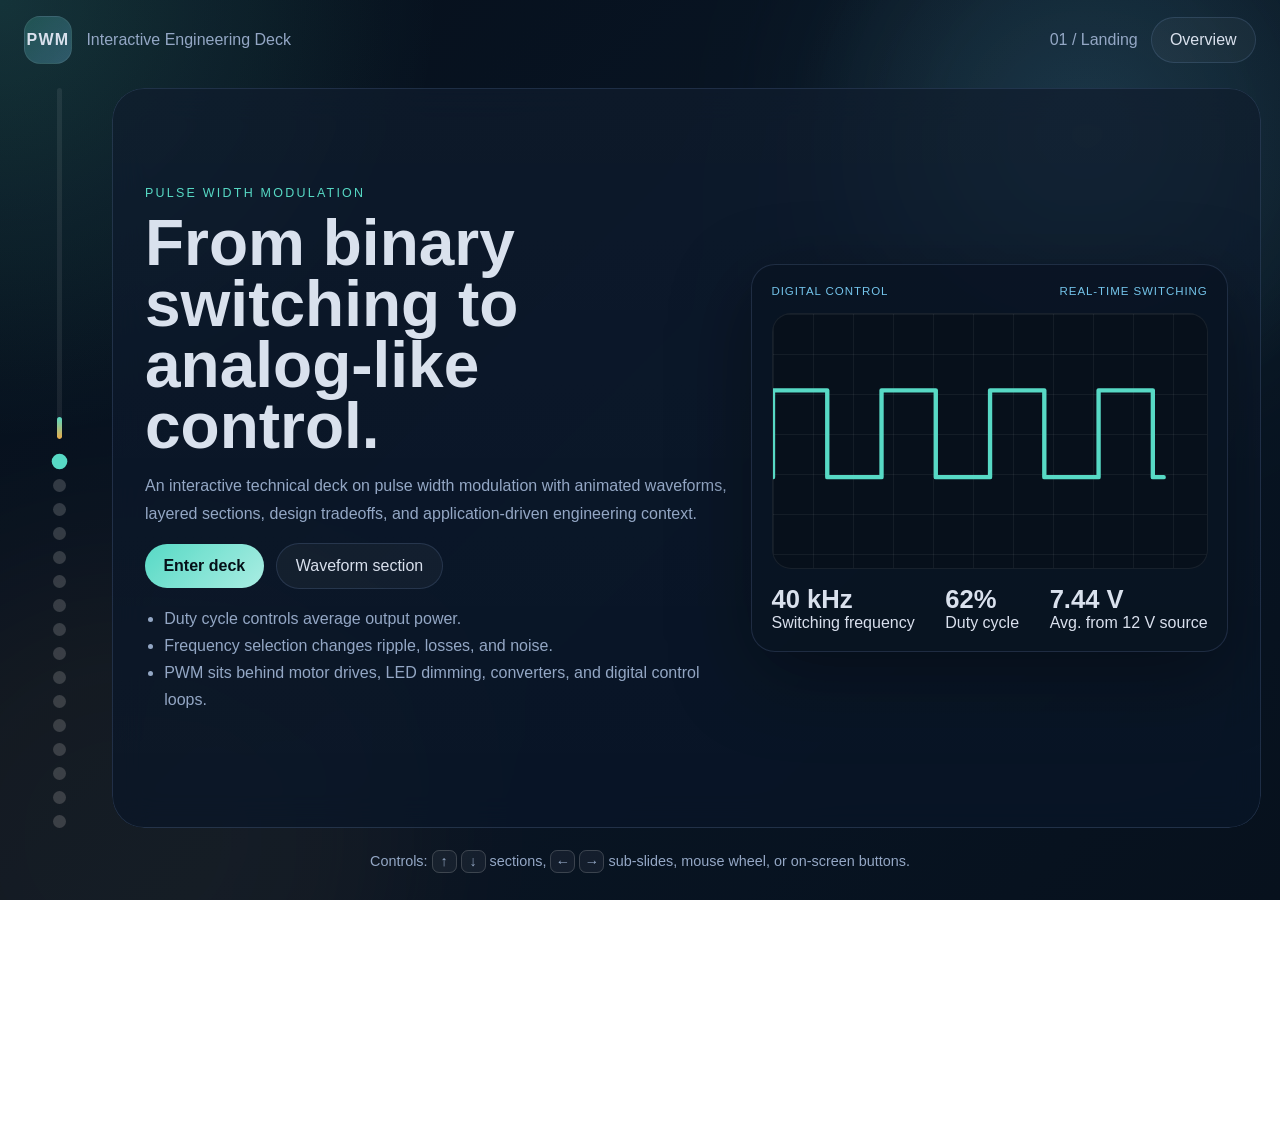
==== commit a9a2377c: "1. Added the new slides with more example to it>" ====
--- a/index.html
+++ b/index.html
@@ -286,12 +286,17 @@
           </div>
 
           <div class="led-console reveal">
-            <div class="led-scene" id="ledScene">
-              <div class="led-bulb"></div>
-              <div class="led-glow"></div>
-              <div class="led-caption">
-                <strong id="ledDutyReadout">55%</strong>
-                <span>Duty cycle</span>
+            <div class="led-scene-container">
+              <div class="led-scene" id="ledScene">
+                <div class="led-bulb"></div>
+                <div class="led-glow"></div>
+                <div class="led-caption">
+                  <strong id="ledDutyReadout">55%</strong>
+                  <span>Duty cycle</span>
+                </div>
+              </div>
+              <div class="wave-card led-wave-card">
+                <div class="wave-display" id="ledWaveDisplay"></div>
               </div>
             </div>
 
@@ -309,8 +314,8 @@
                 </div>
               </div>
               <p class="led-note">
-                The same example supports introductory intuition, timer-level implementation discussion,
-                and higher-level analysis of flicker, current limiting, thermal behavior, and perceptual nonlinearity.
+                The flowing waves below the bulb represent the high-frequency switching signal.
+                The eye cannot see this switching, only the average brightness it produces.
               </p>
             </div>
           </div>
@@ -419,10 +424,56 @@
         </div>
       </article>
 
+      <article class="slide" data-title="Scenario: H-Bridge">
+        <div class="slide-grid split-grid">
+          <div class="section-heading reveal">
+            <p class="eyebrow">Section 8</p>
+            <h2>Actual Scenario: Reversing and Controlling a Motor.</h2>
+            <p>
+              In industrial robotics or EV powertrains, we don't just control speed; we control direction and braking.
+              The <strong>H-Bridge</strong> is the standard circuit that makes this possible using PWM.
+            </p>
+          </div>
+
+          <div class="scenario-visual reveal">
+            <div class="h-bridge-circuit">
+              <div class="h-bridge-rail positive">V+</div>
+              <div class="h-bridge-switch sw-1">Q1</div>
+              <div class="h-bridge-switch sw-2">Q2</div>
+              <div class="h-bridge-motor">MOTOR</div>
+              <div class="h-bridge-switch sw-3">Q3</div>
+              <div class="h-bridge-switch sw-4">Q4</div>
+              <div class="h-bridge-rail negative">GND</div>
+              <div class="current-flow" id="currentFlow"></div>
+            </div>
+            <div class="scenario-controls">
+              <button class="ghost-button" id="btnForward">Forward (PWM Q1/Q4)</button>
+              <button class="ghost-button" id="btnReverse">Reverse (PWM Q2/Q3)</button>
+              <button class="ghost-button" id="btnBrake">Brake (Short Q3/Q4)</button>
+            </div>
+          </div>
+
+          <div class="panel-stack reveal">
+            <div class="info-panel">
+              <h3>Implementation</h3>
+              <p>Hardware timers generate complementary PWM signals with <strong>Dead Time</strong> to prevent short circuits (shoot-through).</p>
+            </div>
+            <div class="info-panel">
+              <h3>Efficiency</h3>
+              <p>MOSFETs are either fully ON (low resistance) or fully OFF, minimizing heat dissipation compared to linear drivers.</p>
+            </div>
+            <div class="info-panel">
+              <h3>Inductive Kick</h3>
+              <p>PWM frequency must be high enough so the motor's inductance smoothes the current, preventing "jerky" movement.</p>
+            </div>
+          </div>
+        </div>
+      </article>
+
       <article class="slide" data-title="Generation & Use">
         <div class="slide-grid generation-layout">
           <div class="section-heading reveal">
-            <p class="eyebrow">Section 8</p>
+            <p class="eyebrow">Section 9</p>
             <h2>PWM generation and utilization in one visual chain.</h2>
             <p>
               PWM begins as a timing comparison problem inside a controller and becomes useful only after
@@ -487,8 +538,9 @@
       <article class="slide" data-title="MCU PWM Hardware">
         <div class="slide-grid mcu-layout">
           <div class="section-heading reveal">
-            <p class="eyebrow">Section 9</p>
+            <p class="eyebrow">Section 10</p>
             <h2>Hardware PWM generation inside an MCU.</h2>
+
             <p>
               In a microcontroller, PWM is typically generated by a timer peripheral whose counter is compared
               against programmed register values. The output pin changes state automatically when compare events occur.
@@ -496,22 +548,72 @@
           </div>
 
           <div class="mcu-stage reveal">
-            <div class="mcu-visual">
-              <div class="mcu-chip">
-                <div class="mcu-layer timer-block">
-                  <span class="chip">Timer Core</span>
-                  <strong>Prescaler -> Counter -> Auto Reload</strong>
-                </div>
-                <div class="mcu-layer compare-block">
-                  <span class="chip">Compare Unit</span>
-                  <strong>Counter compared with CCRx</strong>
-                </div>
-                <div class="mcu-layer output-block">
-                  <span class="chip">Output Logic</span>
-                  <strong>PWM mode -> output pin driver</strong>
-                </div>
-                <div class="mcu-beam beam-a"></div>
-                <div class="mcu-beam beam-b"></div>
+            <div class="mcu-visual interactive-mcu">
+              <div class="mcu-board">
+                <div class="board-plane"></div>
+                <div class="trace trace-a"></div>
+                <div class="trace trace-b"></div>
+                <div class="trace trace-c"></div>
+
+                <div class="mcu-chip isometric-chip">
+                  <div class="chip-top"></div>
+                  <div class="chip-side chip-side-left"></div>
+                  <div class="chip-side chip-side-right"></div>
+                  <div class="chip-label">MCU TIMER BLOCK</div>
+
+                  <div class="mcu-module timer-block" id="timerBlock">
+                    <span class="chip">Timer Core</span>
+                    <strong>PSC -> CNT -> ARR</strong>
+                    <small>Clock division and counter progression</small>
+                  </div>
+                  <div class="mcu-module compare-block" id="compareBlock">
+                    <span class="chip">Comparator</span>
+                    <strong>Compare CNT with CCR1</strong>
+                    <small>Generates match event inside hardware</small>
+                  </div>
+                  <div class="mcu-module output-block" id="outputBlock">
+                    <span class="chip">Output Unit</span>
+                    <strong>PWM mode + channel driver</strong>
+                    <small>Updates pin state without CPU bit-banging</small>
+                  </div>
+                  <div class="signal-dot signal-dot-a" id="signalDotA"></div>
+                  <div class="signal-dot signal-dot-b" id="signalDotB"></div>
+                </div>
+
+                <div class="board-wave-panel">
+                  <div class="simulation-head">
+                    <div>
+                      <span class="chip">Live Simulation</span>
+                      <strong>Counter, compare, and output state</strong>
+                    </div>
+                    <button id="mcuSimButton" class="primary-button" type="button">Start PWM</button>
+                  </div>
+
+                  <div class="counter-visual">
+                    <div class="counter-readout">
+                      <span>CNT</span>
+                      <strong id="counterValue">000</strong>
+                    </div>
+                    <div class="counter-readout">
+                      <span>CCR1</span>
+                      <strong id="compareValue">250</strong>
+                    </div>
+                    <div class="counter-readout">
+                      <span>OUT</span>
+                      <strong id="outputState">LOW</strong>
+                    </div>
+                  </div>
+
+                  <div class="counter-bar">
+                    <div id="counterFill" class="counter-fill"></div>
+                    <div id="compareMarker" class="compare-marker"></div>
+                  </div>
+
+                  <div class="waveform-monitor">
+                    <div class="monitor-grid"></div>
+                    <div id="wavePulse" class="wave-pulse"></div>
+                  </div>
+                </div>
               </div>
 
               <div class="register-rack">
@@ -580,7 +682,7 @@
       <article class="slide" data-title="Embedded Systems">
         <div class="slide-grid embed-layout">
           <div class="section-heading reveal">
-            <p class="eyebrow">Section 10</p>
+            <p class="eyebrow">Section 11</p>
             <h2>PWM in embedded systems: both hardware and software matter.</h2>
             <p>
               A complete embedded-systems view includes both the microcontroller peripherals that generate PWM in hardware
@@ -618,7 +720,7 @@
       <article class="slide" data-title="Tradeoffs">
         <div class="slide-grid split-grid">
           <div class="section-heading reveal">
-            <p class="eyebrow">Section 11</p>
+            <p class="eyebrow">Section 12</p>
             <h2>Choosing PWM settings is mostly a tradeoff problem.</h2>
             <p>
               Practical PWM design is governed by competing constraints rather than by definitions alone.
@@ -650,10 +752,56 @@
         </div>
       </article>
 
+      <article class="slide" data-title="Alternatives & Why?">
+        <div class="slide-grid split-grid">
+          <div class="section-heading reveal">
+            <p class="eyebrow">Section 13</p>
+            <h2>Alternatives and why PWM dominates.</h2>
+            <p>
+              PWM isn't the only way to control power, but it's often the most efficient. 
+              Let's look at the alternatives and why engineers almost always choose PWM.
+            </p>
+          </div>
+
+          <div class="tradeoff-board reveal">
+            <div class="tradeoff-card">
+              <h3>Linear Regulation</h3>
+              <p>Uses a transistor as a variable resistor to drop voltage.</p>
+              <span>Pros: Pure DC, no noise. <br>Cons: Extremely inefficient, generates massive heat.</span>
+            </div>
+            <div class="tradeoff-card">
+              <h3>DAC (Digital-to-Analog)</h3>
+              <p>Produces a true analog voltage level.</p>
+              <span>Pros: Precise. <br>Cons: Low power capability, expensive for high-current loads.</span>
+            </div>
+            <div class="tradeoff-card">
+              <h3>PDM / Sigma-Delta</h3>
+              <p>Varies the density of pulses rather than the width.</p>
+              <span>Pros: Better for audio/precision. <br>Cons: Harder to implement in basic hardware.</span>
+            </div>
+            <div class="tradeoff-card">
+              <h3>ON/OFF Control</h3>
+              <p>Simple thermostat-style switching.</p>
+              <span>Pros: Simple. <br>Cons: Poor resolution, constant oscillations around setpoint.</span>
+            </div>
+          </div>
+
+          <div class="info-panel reveal" style="grid-column: 1 / -1;">
+            <h3>The Verdict: Why PWM?</h3>
+            <p>
+              PWM provides the perfect balance of <strong>efficiency</strong> (MOSFETs stay cool), 
+              <strong>simplicity</strong> (built into every $0.50 MCU), and 
+              <strong>performance</strong> (high-resolution control). 
+              It is the "Swiss Army Knife" of power electronics.
+            </p>
+          </div>
+        </div>
+      </article>
+
       <article class="slide" data-title="Design Checklist">
         <div class="slide-grid checklist-layout">
           <div class="section-heading reveal">
-            <p class="eyebrow">Section 12</p>
+            <p class="eyebrow">Section 14</p>
             <h2>PWM design checklist for a real system review.</h2>
           </div>
 
@@ -678,7 +826,7 @@
           </p>
           <div class="closing-stats">
             <div>
-              <strong>14</strong>
+              <strong>16</strong>
               <span>Vertical sections</span>
             </div>
             <div>
--- a/styles.css
+++ b/styles.css
@@ -530,6 +530,7 @@
   background-repeat: repeat-x;
   background-size: 16rem 100%;
   animation: waveformTravel 5s linear infinite;
+  background-image: linear-gradient(90deg, var(--accent) 0 var(--wave-duty, 50%), transparent var(--wave-duty, 50%) 100%);
 }
 
 .wave-10::after {
@@ -1096,15 +1097,67 @@
 
 .mcu-visual {
   display: grid;
-  grid-template-columns: 1.15fr 0.85fr;
   gap: 1rem;
   padding: 1.2rem;
 }
 
+.mcu-board {
+  position: relative;
+  min-height: 34rem;
+  border-radius: 1.8rem;
+  overflow: hidden;
+  background:
+    radial-gradient(circle at top right, rgba(94, 234, 212, 0.1), transparent 22%),
+    linear-gradient(180deg, #12263b, #081321);
+  box-shadow: inset 0 0 0 1px rgba(255, 255, 255, 0.06);
+  perspective: 1200px;
+}
+
+.board-plane {
+  position: absolute;
+  inset: 2rem;
+  border-radius: 1.6rem;
+  transform: rotateX(65deg) translateY(6rem);
+  transform-style: preserve-3d;
+  background:
+    linear-gradient(90deg, rgba(125, 211, 252, 0.06) 1px, transparent 1px),
+    linear-gradient(rgba(125, 211, 252, 0.06) 1px, transparent 1px),
+    linear-gradient(180deg, #1b3a56, #0c2032);
+  background-size: 2rem 2rem;
+  box-shadow: 0 2rem 4rem rgba(0, 0, 0, 0.35);
+}
+
+.trace {
+  position: absolute;
+  height: 0.35rem;
+  border-radius: 999px;
+  background: linear-gradient(90deg, rgba(94, 234, 212, 0.12), rgba(94, 234, 212, 0.9), rgba(255, 184, 77, 0.3));
+  box-shadow: 0 0 1rem rgba(94, 234, 212, 0.35);
+}
+
+.trace-a {
+  left: 12%;
+  top: 34%;
+  width: 35%;
+}
+
+.trace-b {
+  left: 36%;
+  top: 49%;
+  width: 28%;
+}
+
+.trace-c {
+  left: 56%;
+  top: 64%;
+  width: 23%;
+}
+
 .mcu-chip {
   position: relative;
-  min-height: 24rem;
-  border-radius: 1.8rem;
+  min-height: 18rem;
+  width: min(34rem, 72%);
+  margin: 2.2rem 0 0 2.2rem;
   padding: 1.2rem;
   background:
     linear-gradient(145deg, rgba(11, 25, 44, 0.98), rgba(5, 12, 22, 0.98)),
@@ -1113,84 +1166,128 @@
     inset 0 0 0 1px rgba(255, 255, 255, 0.06),
     inset 0 1rem 2rem rgba(255, 255, 255, 0.03),
     0 2rem 4rem rgba(0, 0, 0, 0.35);
-  overflow: hidden;
-}
-
-.mcu-chip::before,
-.mcu-chip::after {
-  content: "";
-  position: absolute;
-  left: 1rem;
-  right: 1rem;
-  height: 0.5rem;
-  border-radius: 999px;
-  background: repeating-linear-gradient(
-    90deg,
-    rgba(219, 231, 247, 0.9) 0 1.2rem,
-    transparent 1.2rem 2rem
-  );
-}
-
-.mcu-chip::before {
-  top: 0.4rem;
-}
-
-.mcu-chip::after {
-  bottom: 0.4rem;
-}
-
-.mcu-layer {
+  overflow: visible;
+  transform: rotateX(58deg) rotateZ(-24deg) translateZ(0);
+  transform-style: preserve-3d;
+}
+
+.chip-top,
+.chip-side {
+  position: absolute;
+  inset: 0;
+  border-radius: 1.5rem;
+}
+
+.chip-top {
+  background:
+    linear-gradient(145deg, rgba(18, 38, 65, 0.98), rgba(7, 15, 28, 0.98)),
+    radial-gradient(circle at top left, rgba(125, 211, 252, 0.16), transparent 28%);
+  box-shadow:
+    inset 0 0 0 1px rgba(255, 255, 255, 0.06),
+    inset 0 1rem 2rem rgba(255, 255, 255, 0.03),
+    0 2rem 4rem rgba(0, 0, 0, 0.35);
+}
+
+.chip-side-left {
+  inset: auto auto -1.2rem 0.7rem;
+  height: 1.2rem;
+  width: calc(100% - 0.7rem);
+  transform: skewX(-52deg);
+  transform-origin: top left;
+  background: linear-gradient(180deg, #07111d, #03080f);
+}
+
+.chip-side-right {
+  inset: 0 -1.2rem 0 auto;
+  width: 1.2rem;
+  height: calc(100% - 0.8rem);
+  transform: skewY(-38deg);
+  transform-origin: top left;
+  background: linear-gradient(180deg, #0b1829, #04080f);
+}
+
+.chip-label {
+  position: absolute;
+  top: 1.1rem;
+  left: 1.2rem;
+  z-index: 2;
+  color: rgba(234, 242, 255, 0.76);
+  letter-spacing: 0.18em;
+  font-size: 0.72rem;
+}
+
+.mcu-module {
   position: relative;
+  z-index: 2;
   margin-bottom: 1rem;
   padding: 1rem 1.1rem;
   border-radius: 1.2rem;
   background: linear-gradient(180deg, rgba(125, 211, 252, 0.12), rgba(94, 234, 212, 0.05));
   border: 1px solid rgba(255, 255, 255, 0.08);
-  transform: perspective(600px) rotateX(14deg);
+  transform: translateZ(1rem);
   box-shadow: 0 1rem 2rem rgba(0, 0, 0, 0.22);
 }
 
-.mcu-layer strong {
+.mcu-module strong,
+.mcu-module small {
   display: block;
   margin-top: 0.45rem;
+}
+
+.mcu-module strong {
   font-family: "Bahnschrift", "Aptos Display", "Segoe UI Variable Display", sans-serif;
 }
 
+.mcu-module small {
+  color: var(--muted);
+  line-height: 1.5;
+}
+
 .timer-block {
-  margin-top: 1.8rem;
+  margin-top: 2.6rem;
+  margin-right: 5rem;
 }
 
 .compare-block {
-  margin-left: 2rem;
+  margin-left: 3rem;
   margin-right: 2rem;
 }
 
 .output-block {
-  margin-left: 4rem;
-  margin-right: 4rem;
-}
-
-.mcu-beam {
-  position: absolute;
-  left: 16%;
-  right: 16%;
-  height: 0.3rem;
-  border-radius: 999px;
-  background: linear-gradient(90deg, transparent, var(--accent), transparent);
-  opacity: 0.75;
-}
-
-.beam-a {
-  top: 44%;
-  animation: arrowFlow 1.8s linear infinite;
-}
-
-.beam-b {
-  top: 69%;
-  animation: arrowFlow 1.8s linear 0.4s infinite;
+  margin-left: 6rem;
+  margin-right: 1.5rem;
+}
+
+.mcu-module.active {
+  border-color: rgba(94, 234, 212, 0.9);
+  box-shadow: 0 0 2rem rgba(94, 234, 212, 0.28);
+}
+
+.signal-dot {
+  position: absolute;
+  width: 0.95rem;
+  height: 0.95rem;
+  border-radius: 50%;
+  background: radial-gradient(circle, #fff, var(--accent) 58%, transparent 72%);
+  opacity: 0;
+  box-shadow: 0 0 1rem rgba(94, 234, 212, 0.6);
+}
+
+.signal-dot-a {
+  top: 7.2rem;
+  left: 14rem;
+}
+
+.signal-dot-b {
+  top: 13.3rem;
+  left: 19.4rem;
 }
 
 .register-rack {
+  position: absolute;
+  right: 1.2rem;
+  top: 1.2rem;
+  width: 18rem;
   display: grid;
   gap: 0.9rem;
 }
@@ -1214,6 +1311,123 @@
 .register-code p {
   color: var(--muted);
   line-height: 1.65;
+}
+
+.board-wave-panel {
+  position: absolute;
+  left: 1.2rem;
+  right: 20.6rem;
+  bottom: 1.2rem;
+  z-index: 2;
+  padding: 1rem;
+  border-radius: 1.3rem;
+  background: rgba(4, 10, 18, 0.78);
+  border: 1px solid rgba(255, 255, 255, 0.08);
+  backdrop-filter: blur(12px);
+}
+
+.simulation-head {
+  display: flex;
+  align-items: center;
+  justify-content: space-between;
+  gap: 1rem;
+  margin-bottom: 1rem;
+}
+
+.simulation-head strong,
+.counter-readout strong {
+  display: block;
+  font-family: "Bahnschrift", "Aptos Display", "Segoe UI Variable Display", sans-serif;
+}
+
+.counter-visual {
+  display: grid;
+  grid-template-columns: repeat(3, minmax(0, 1fr));
+  gap: 0.8rem;
+  margin-bottom: 0.9rem;
+}
+
+.counter-readout {
+  padding: 0.85rem;
+  border-radius: 1rem;
+  background: rgba(255, 255, 255, 0.04);
+}
+
+.counter-readout span {
+  color: var(--muted);
+  font-size: 0.78rem;
+  letter-spacing: 0.08em;
+  text-transform: uppercase;
+}
+
+.counter-bar {
+  position: relative;
+  height: 1rem;
+  margin-bottom: 1rem;
+  border-radius: 999px;
+  background: rgba(255, 255, 255, 0.08);
+  overflow: hidden;
+}
+
+.counter-fill {
+  position: absolute;
+  inset: 0 auto 0 0;
+  width: 0%;
+  border-radius: inherit;
+  background: linear-gradient(90deg, var(--accent), #b7fff4);
+}
+
+.compare-marker {
+  position: absolute;
+  top: -0.2rem;
+  bottom: -0.2rem;
+  left: 25%;
+  width: 0.25rem;
+  border-radius: 999px;
+  background: var(--accent-2);
+  box-shadow: 0 0 0.8rem rgba(255, 184, 77, 0.5);
+}
+
+.waveform-monitor {
+  position: relative;
+  min-height: 8rem;
+  overflow: hidden;
+  border-radius: 1rem;
+  background: #08111f;
+}
+
+.monitor-grid {
+  position: absolute;
+  inset: 0;
+  background-image:
+    linear-gradient(rgba(255, 255, 255, 0.06) 1px, transparent 1px),
+    linear-gradient(90deg, rgba(255, 255, 255, 0.06) 1px, transparent 1px);
+  background-size: 2rem 2rem;
+}
+
+.wave-pulse {
+  position: absolute;
+  inset: 18% 0 18% 0;
+  background-repeat: repeat-x;
+  background-size: 16rem 100%;
+  background-image: linear-gradient(90deg, var(--accent) 0 25%, transparent 25% 100%);
+  animation: waveformTravel 3s linear infinite paused;
+}
+
+.wave-pulse.running {
+  animation-play-state: running;
+}
+
+.signal-dot.running {
+  opacity: 1;
+}
+
+.signal-dot-a.running {
+  animation: signalHopA 1.2s linear infinite;
+}
+
+.signal-dot-b.running {
+  animation: signalHopB 1.2s linear infinite;
 }
 
 .register-explain {
@@ -1581,6 +1795,24 @@
   }
 }
 
+@keyframes signalHopA {
+  0% {
+    transform: translate(0, 0);
+  }
+  100% {
+    transform: translate(8.4rem, 5rem);
+  }
+}
+
+@keyframes signalHopB {
+  0% {
+    transform: translate(0, 0);
+  }
+  100% {
+    transform: translate(6.2rem, 4.4rem);
+  }
+}
+
 @keyframes pulseCore {
   0% {
     opacity: 0.9;
@@ -1601,6 +1833,105 @@
     opacity: 0;
     transform: translate(-50%, -50%) scale(8);
   }
+}
+
+.led-scene-container {
+  display: flex;
+  flex-direction: column;
+  gap: 1rem;
+}
+
+.led-wave-card {
+  min-height: 8rem;
+  padding: 0.5rem;
+}
+
+.h-bridge-circuit {
+  position: relative;
+  height: 20rem;
+  border: 1px solid rgba(255, 255, 255, 0.1);
+  border-radius: 1.5rem;
+  background: #07111d;
+  display: grid;
+  grid-template-columns: 1fr 1fr 1fr;
+  grid-template-rows: auto 1fr 1fr auto;
+  padding: 2rem;
+  gap: 1rem;
+  place-items: center;
+}
+
+.h-bridge-rail {
+  grid-column: 1 / -1;
+  font-weight: 800;
+  color: var(--accent-3);
+}
+
+.h-bridge-switch {
+  width: 4rem;
+  height: 3rem;
+  border: 2px solid var(--line);
+  border-radius: 0.5rem;
+  display: flex;
+  align-items: center;
+  justify-content: center;
+  font-weight: bold;
+  transition: all 0.3s ease;
+}
+
+.h-bridge-switch.on {
+  background: var(--accent);
+  color: #000;
+  border-color: #fff;
+  box-shadow: 0 0 1rem var(--accent);
+}
+
+.h-bridge-motor {
+  grid-column: 2;
+  grid-row: 2 / 4;
+  width: 6rem;
+  height: 6rem;
+  border-radius: 50%;
+  border: 4px solid var(--accent-2);
+  display: flex;
+  align-items: center;
+  justify-content: center;
+  font-weight: 800;
+  background: rgba(255, 184, 77, 0.1);
+  transition: transform 0.1s linear;
+}
+
+.current-flow {
+  position: absolute;
+  pointer-events: none;
+  width: 0.5rem;
+  height: 0.5rem;
+  background: #fff;
+  border-radius: 50%;
+  box-shadow: 0 0 0.8rem #fff;
+  opacity: 0;
+}
+
+.current-flow.active {
+  opacity: 1;
+}
+
+@keyframes currentForward {
+  0% { transform: translate(0, -8rem); }
+  25% { transform: translate(-5rem, -8rem); }
+  50% { transform: translate(-5rem, 0); }
+  75% { transform: translate(5rem, 0); }
+  100% { transform: translate(5rem, 8rem); }
+}
+
+.scenario-visual {
+  display: grid;
+  gap: 1.5rem;
+}
+
+.scenario-controls {
+  display: flex;
+  justify-content: center;
+  gap: 1rem;
 }
 
 @media (max-width: 980px) {
@@ -1650,6 +1981,31 @@
     grid-template-columns: 1fr;
   }
 
+  .mcu-board {
+    min-height: 52rem;
+  }
+
+  .mcu-chip {
+    width: calc(100% - 2.4rem);
+    margin-right: 1.2rem;
+  }
+
+  .register-rack {
+    position: relative;
+    top: auto;
+    right: auto;
+    width: auto;
+    margin: 1rem 1.2rem 0;
+  }
+
+  .board-wave-panel {
+    position: relative;
+    left: auto;
+    right: auto;
+    bottom: auto;
+    margin: 1rem 1.2rem 1.2rem;
+  }
+
   .hero-copy h1,
   .section-heading h2,
   .closing-card h2 {
